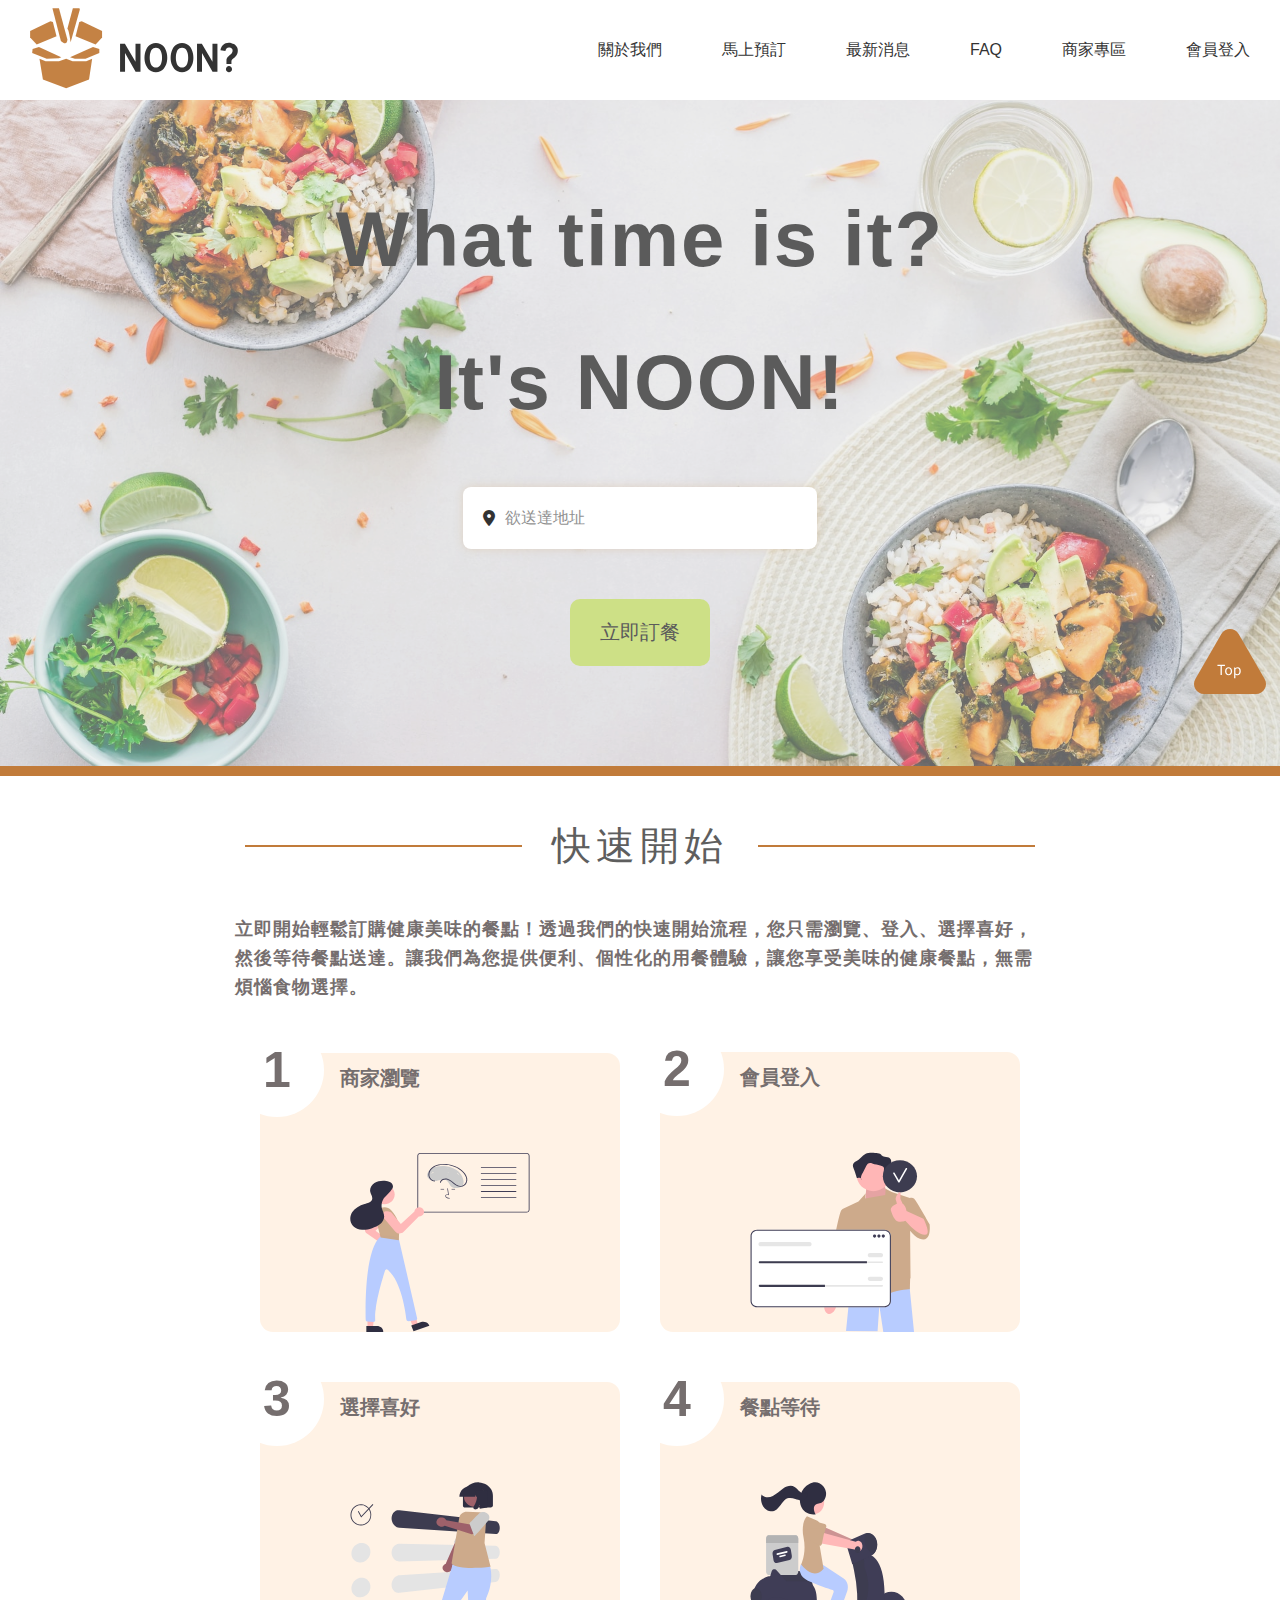
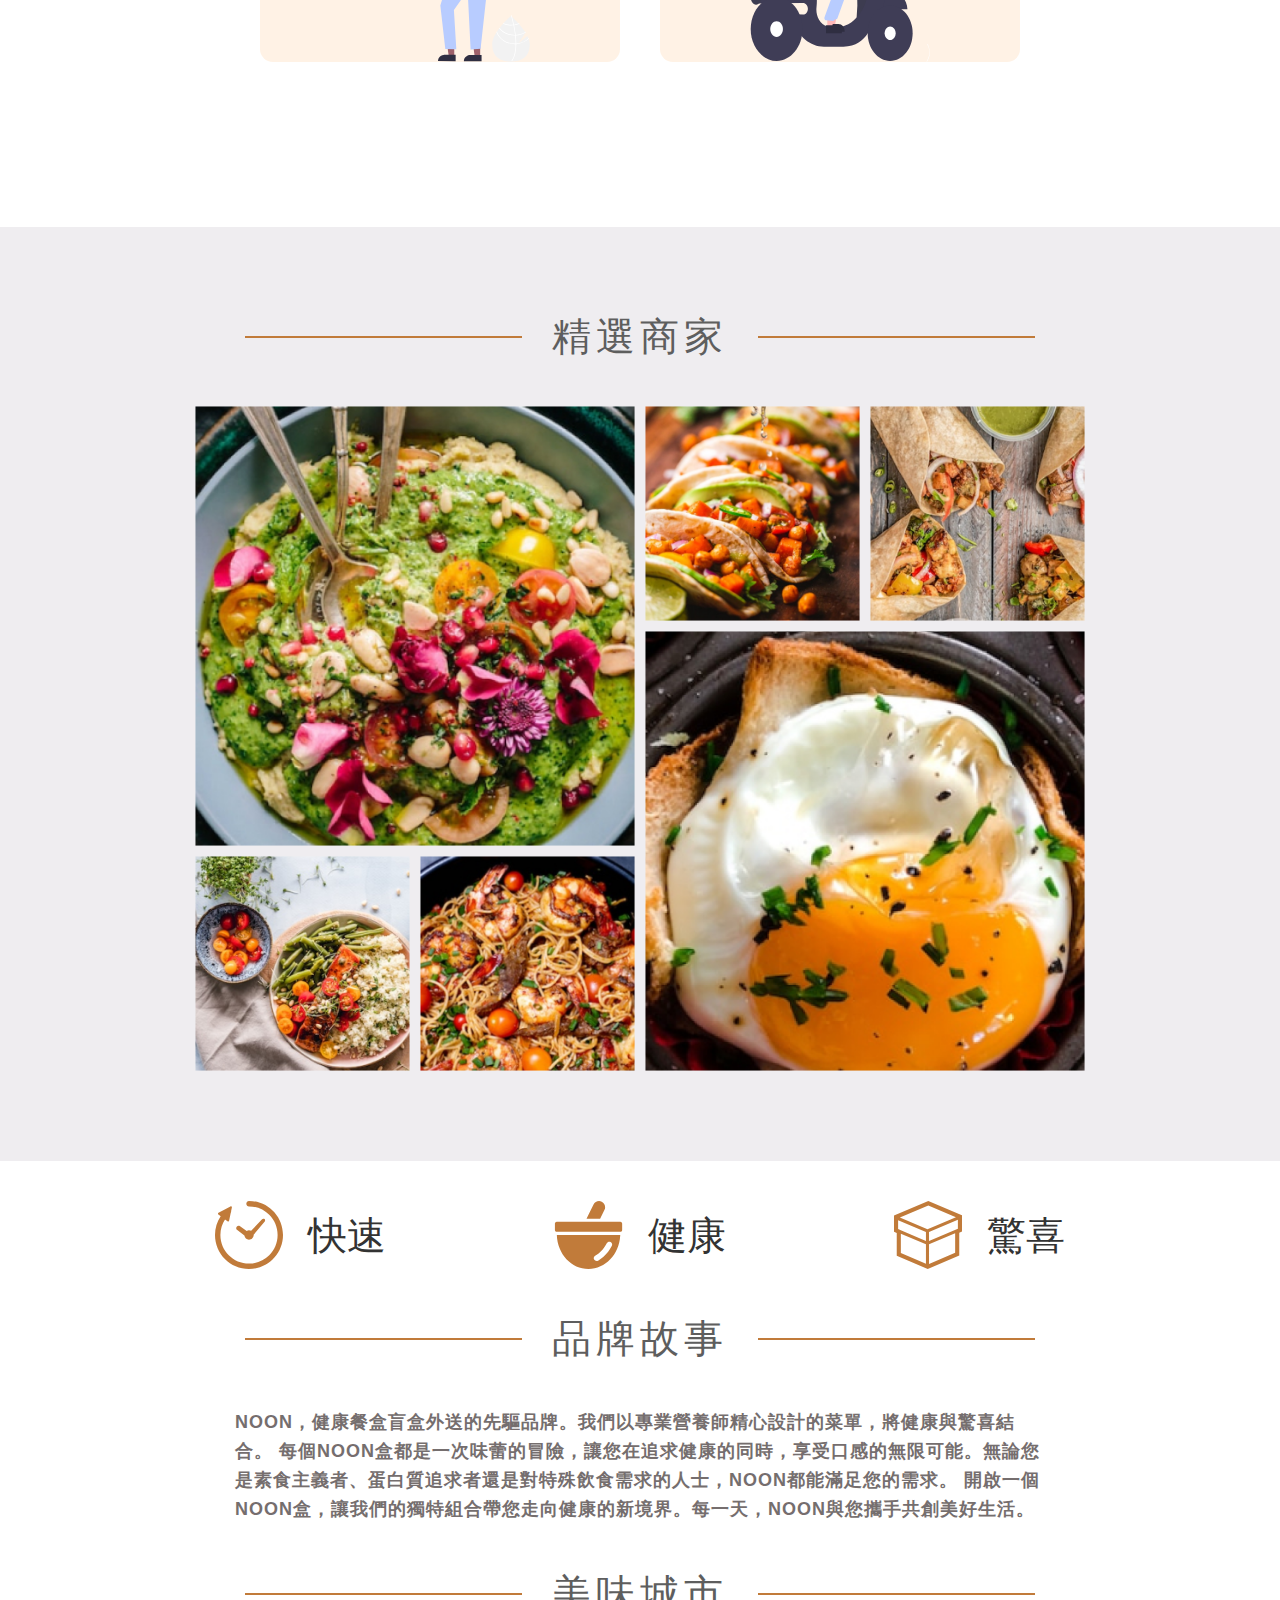
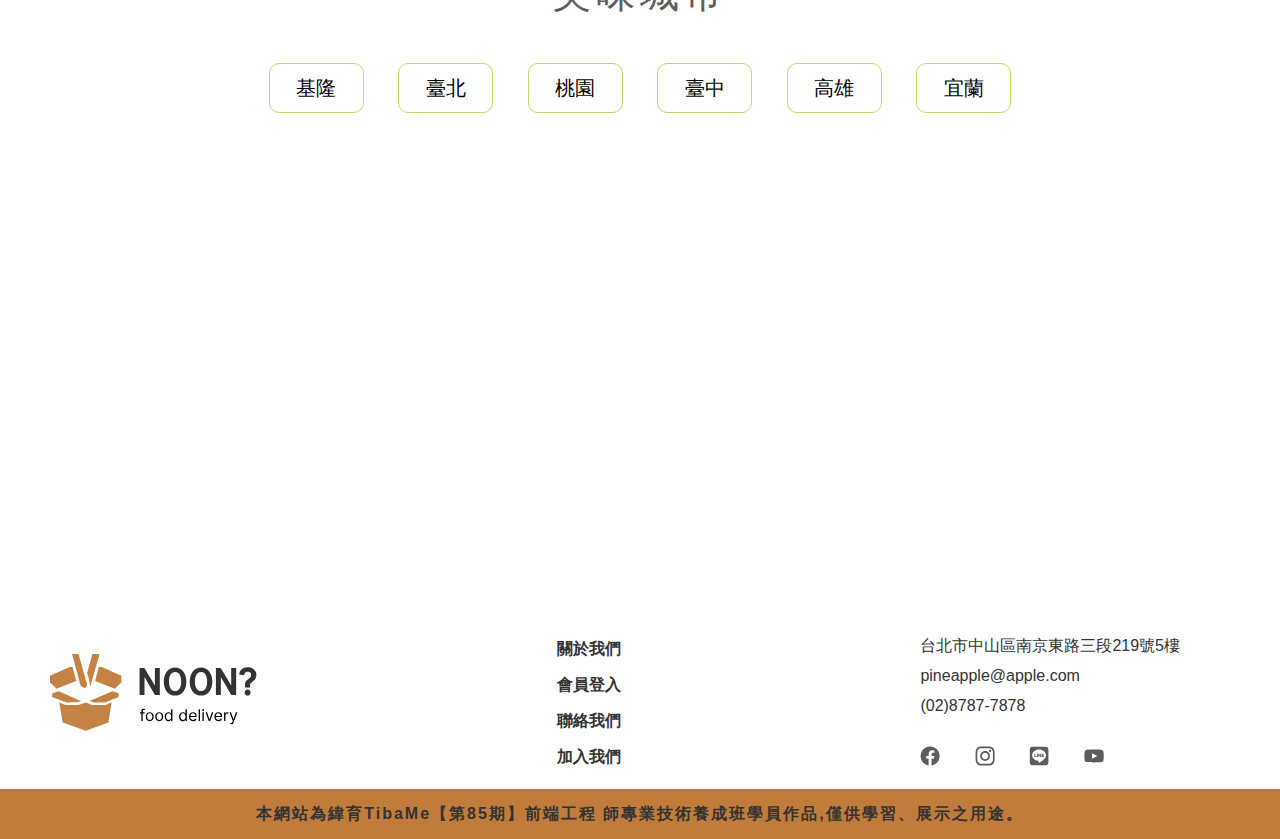
==== index.html @ 1c85e72e "0707RWD" ====
<!DOCTYPE html>
<html lang="en">
  <head>
    <meta charset="UTF-8" />
    <meta name="viewport" content="width=device-width, initial-scale=1.0" />
    <title>NOON</title>
    <link
      href="https://fonts.googleapis.com/css2?family=Noto+Sans+TC&display=swap"
      rel="stylesheet"
    />
    <link
      rel="stylesheet"
      href="https://cdnjs.cloudflare.com/ajax/libs/font-awesome/6.4.0/css/all.min.css"
    />
    <link rel="shortcut icon" href="./pic/mark.png" />
    <link rel="bookmark" href="./pic/mark.png" />
    <link rel="stylesheet" href="./css/style.css" />
    <link rel="stylesheet" href="./css/universal.css" />
  </head>
  <body>
    <!-- 上欄位 -->
    <header>
      <div class="top">
        <a href="./index.html"><img src="./pic/LOGO3.svg" alt="" /></a>

        <ul class="droplist">
          <li><a href="./aboutus.html">關於我們</a></li>
          <li><a href="./book.html">馬上預訂</a></li>
          <li><a href="./news.html">最新消息</a></li>
          <li><a href="./faq.html">FAQ</a></li>
          <li><a href="./MerchantZone.html">商家專區</a></li>
          <li><a href="#">會員登入</a></li>
        </ul>

        <!-- 漢堡 -->
        <div class="hamburger_line"></div>
      </div>
    </header>

    <!-- TOP fixed -->
    <div class="topFixed">
      <img src="./pic/TOP.svg" alt="" />
    </div>

    <!-- 中間大圖 -->
    <section class="bigpic">
      <div class="homebig">
        <h1>What time is it?</h1>
        <p>It's NOON!</p>
        <label for="" class="user">
          <i class="fa-solid fa-location-dot"></i>
          <input
            type="address"
            name=""
            id=""
            class="address"
            placeholder="欲送達地址"
        /></label>

        <button class="start">立即訂餐</button>
        <div class="filter"></div>
      </div>
    </section>

    <div class="line"></div>

    <!-- 快速開始 -->
    <section class="letgo">
      <div class="title">
        <h2>快速開始</h2>
      </div>

      <p>
        立即開始輕鬆訂購健康美味的餐點！透過我們的快速開始流程，您只需瀏覽、登入、選擇喜好，
        然後等待餐點送達。讓我們為您提供便利、個性化的用餐體驗，讓您享受美味的健康餐點，無需煩惱食物選擇。
      </p>

      <div class="cards">
        <div class="card">
          <h4>商家瀏覽</h4>
          <img src="./pic/商家瀏覽.svg" alt="" />
        </div>
        <div class="card">
          <h4>會員登入</h4>
          <img src="./pic/會員登入.svg" alt="" />
        </div>
        <div class="card">
          <h4>選擇喜好</h4>
          <img src="./pic/選擇喜好.svg" alt="" />
        </div>
        <div class="card">
          <h4>餐點等待</h4>
          <img src="./pic/餐點等待.svg" alt="" />
        </div>
      </div>
    </section>

    <!-- 精選商家 -->
    <div class="store">
      <div class="big_store">
        <div class="title">
          <h2>精選商家</h2>
        </div>

        <div class="pic-boxs">
          <div class="pic1">
            <img src="./pic/indexpic1.png" alt="" />
          </div>
          <div class="pic2">
            <img src="./pic/indexpic2.png" alt="" />
          </div>
          <div class="pic3">
            <img src="./pic/indexpic3.png" alt="" />
          </div>
          <div class="pic4">
            <img src="./pic/indexpic4.png" alt="" />
          </div>
          <div class="pic5">
            <img src="./pic/indexpic5.png" alt="" />
          </div>
          <div class="pic6">
            <img src="./pic/indexpic6.png" alt="" />
          </div>
        </div>
      </div>
    </div>

    <!-- 快速、健康、驚喜 -->
    <div class="little">
      <ul>
        <li>
          <img src="./pic/fast.svg" alt="" />
          <h3>快速</h3>
        </li>
        <li>
          <img src="./pic/health.svg" alt="" />
          <h3>健康</h3>
        </li>
        <li>
          <img src="./pic/suprise.svg" alt="" />
          <h3>驚喜</h3>
        </li>
      </ul>
    </div>

    <!-- 品牌故事 -->
    <section class="story">
      <div class="title">
        <h2>品牌故事</h2>
      </div>

      <p>
        NOON，健康餐盒盲盒外送的先驅品牌。我們以專業營養師精心設計的菜單，將健康與驚喜結合。
        每個NOON盒都是一次味蕾的冒險，讓您在追求健康的同時，享受口感的無限可能。無論您是素食主義者、蛋白質追求者還是對特殊飲食需求的人士，NOON都能滿足您的需求。
        開啟一個NOON盒，讓我們的獨特組合帶您走向健康的新境界。每一天，NOON與您攜手共創美好生活。
      </p>
    </section>

    <!-- 美味城市 -->
    <section class="delicious">
      <div class="title">
        <h2>美味城市</h2>
      </div>

      <div class="bottom-btns">
        <button class="bottom-btn">基隆</button>
        <button class="bottom-btn">臺北</button>
        <button class="bottom-btn">桃園</button>
        <button class="bottom-btn">臺中</button>
        <button class="bottom-btn">高雄</button>
        <button class="bottom-btn">宜蘭</button>
      </div>

      <iframe
        src="https://www.google.com/maps/embed?pb=!1m18!1m12!1m3!1d115631.42537310638!2d121.479100324064!3d25.085538824055668!2m3!1f0!2f0!3f0!3m2!1i1024!2i768!4f13.1!3m3!1m2!1s0x3442ac6b61dbbd8b%3A0xbcd1baad5c06a482!2z5Y-w5YyX5biC!5e0!3m2!1szh-TW!2stw!4v1686477292552!5m2!1szh-TW!2stw"
        style="border: 0"
        allowfullscreen=""
        loading="lazy"
        referrerpolicy="no-referrer-when-downgrade"
      ></iframe>
    </section>

    <footer>
      <div class="foot">
        <img src="./pic/footerlogo.svg" alt="" />

        <nav>
          <ul>
            <li><a href="#">關於我們</a></li>
            <li><a href="#">會員登入</a></li>
            <li><a href="#">聯絡我們</a></li>
            <li><a href="#">加入我們</a></li>
          </ul>
        </nav>

        <div class="rthings">
          <h6>台北市中山區南京東路三段219號5樓</h6>
          <h6>pineapple@apple.com</h6>
          <h6>(02)8787-7878</h6>

          <section class="links">
            <a href="#"><img src="./pic/FB.svg" alt="facebook" /></a>
            <a href="#"><img src="./pic/IG.svg" alt="instagram" /></a>
            <a href="#"><img src="./pic/line .svg" alt="line" /></a>
            <a href="#"><img src="./pic/Youtube.svg" alt="youtube" /></a>
          </section>
        </div>
      </div>
    </footer>
    <div class="TibaMe">
      <p>
        本網站為緯育TibaMe【第85期】前端工程
        師專業技術養成班學員作品,僅供學習、展示之用途。
      </p>
    </div>

    <script src="./js/header.js"></script>
  </body>
</html>
---- css/style.css ----
@import url(reset.css);

body {
  font-family: "NotoSansTC", sans-serif;
  box-sizing: border-box;
}

/* -------------------------- 中間大圖 -------------------*/

.homebig {
  background: url(../pic/homebigpic.jpg);
  width: 100%;
  height: 100%;
  background-position: center;
  background-size: cover;
  display: flex;
  flex-direction: column;
  justify-content: center;
  align-items: center;
  opacity: 0.8;
}

.bigpic {
  position: relative;
}

.filter {
  width: 100%;
  height: 100%;
  background-color: rgba(202, 202, 202, 0.3);
  position: absolute;
  z-index: -1;
}

.line {
  width: 100%;
  height: 10px;
  background-color: #c17b3a;
}

.bigpic h1 {
  font-size: 78px;
  font-weight: bold;
  color: #333;
  text-align: center;
  margin-top: 100px;
  margin-bottom: 50px;
  letter-spacing: 2px;
}
.bigpic p {
  color: #333;
  font-size: 78px;
  font-weight: bold;
  text-align: center;
  letter-spacing: 2px;
  margin-bottom: 50px;
  line-height: 1.4;
}

.user {
  position: relative;
  display: inline-block;
}

i {
  position: absolute;
  left: 20px;
  top: calc(50% - 0.5em);
}

.user input {
  text-indent: 40px;
}

.address {
  box-shadow: 0 0 10px rgba(193, 128, 53, 0.25);
  border: none;
  width: 350px;
  height: 60px;
  border-radius: 8px;
  outline: none;
  font-size: 16px;
}

section .start {
  background-color: #c1d969;
  padding: 20px 30px;
  font-size: 20px;
  color: #333;
  border: none;
  border-radius: 10px;
  cursor: pointer;
  margin-top: 50px;
  margin-bottom: 100px;
}

/* ------------------------ 快速開始 ------------------------------ */
.letgo {
  margin: 0 auto;
  max-width: 890px;
  padding: 0 20px;
}

.letgo p,
.story p {
  font-weight: 700;
  font-size: 18px;
  line-height: 29px;
  letter-spacing: 1px;
  color: #756e6e;
  padding: 0 40px;
}

.cards {
  max-width: 760px;
  height: 100%;
  display: flex;
  flex-wrap: wrap;
  justify-content: space-between;
  align-items: center;
  counter-reset: my-awesome-counter;
  margin-top: 50px;
  margin-bottom: 115px;
  margin-left: auto;
  margin-right: auto;
}

/* .card:nth-child(2n + 1) {
  margin-right: 50px;
} */

.card {
  background-color: #fff2e5;
  display: flex;
  flex-direction: column;
  border-radius: 13px;
  width: 360px;
  /* height: 344px; */
  position: relative;
  counter-increment: my-awesome-counter;
  margin-bottom: 50px;
  box-sizing: border-box;
}

.card h4 {
  color: #756e6e;
  font-weight: bold;
  margin: 15px 80px;
  font-size: 20px;
}

.card img {
  /* height: 262px; */
  width: 50%;
  height: 50%;
  margin: auto;
  margin-top: 50px;
}

.card::before {
  content: counter(my-awesome-counter);
  color: #756e6e;
  font-size: 50px;
  font-weight: bold;
  position: absolute;
  left: -30px;
  line-height: 94px;
  width: 94px;
  height: 94px;
  top: -30px;
  background: white;
  border-radius: 50%;
  text-align: center;
}

/* --------------------------------- 精選商家 ---------------------------------- */

.store {
  background-color: #efedf0;
  padding: 0 20px;
}

.big_store {
  max-width: 890px;
  margin: auto;
  padding-top: 40px;
  margin-bottom: 40px;
  padding-bottom: 40px;
}

.pic-boxs {
  margin: 0 auto;
  display: grid;
  width: 100%;
  grid-template-columns: repeat(4, 1fr);
  grid-template-rows: repeat(3, 1fr);
  gap: 10px;
  margin-bottom: 50px;
}

.pic-boxs img {
  display: block;
  width: 100%;
}

.pic1 {
  grid-column-start: 1;
  grid-column-end: 3;
  grid-row-start: 1;
  grid-row-end: 3;
}

.pic2 {
  grid-column-start: 3;
  grid-column-end: 4;
  grid-row-start: 1;
  grid-row-end: 2;
}

.pic3 {
  grid-column-start: 4;
  grid-column-end: 5;
  grid-row-start: 1;
  grid-row-end: 2;
}

.pic4 {
  grid-column-start: 1;
  grid-column-end: 2;
  grid-row-start: 3;
  grid-row-end: 4;
}

.pic5 {
  grid-column-start: 2;
  grid-column-end: 3;
  grid-row-start: 3;
  grid-row-end: 4;
}

.pic6 {
  grid-column-start: 3;
  grid-column-end: 5;
  grid-row-start: 2;
  grid-row-end: 4;
}

/* 快速、健康、驚喜 */
.little {
  box-sizing: border-box;
  margin: 0 auto;
  padding: 0 20px;
  max-width: 890px;
}

.little ul {
  display: flex;
  justify-content: space-between;
}

.little ul li:nth-child(2) {
  margin: 0 150px;
}

.little ul li {
  display: flex;
  align-items: center;
  cursor: pointer;
}

.little ul li h3 {
  font-size: 39px;
  color: #333;
  padding-left: 25px;
}

/* ----------------- 品牌故事 ---------------------- */
.story {
  /* display: flex;
  flex-direction: column;
  align-items: center; */
  margin: 0 auto;
  max-width: 890px;
  padding: 0 20px;
}

/* ------------------- 美味城市 ---------------------- */
.delicious {
  margin: 0 auto;
  max-width: 890px;
  padding: 0 20px;
}

.bottom-btns {
  margin-bottom: 50px;
  text-align: center;
}

.bottom-btn {
  width: 95px;
  height: 50px;
  border: 1px solid #c1d969;
  background-color: white;
  padding: 0 25px;
  font-size: 20px;
  color: #000000;
  border-radius: 10px;
  cursor: pointer;
  margin: auto 15px;
}

iframe {
  width: 100%;
  height: 450px;
}

.bottom-btn:hover {
  background-color: #c1d969;
}

/* ====================== RWD ================================== */
@media screen and (max-width: 775px) {
  .little ul {
    flex-direction: column;
    justify-content: center;
    align-items: center;
  }
  .little ul li:nth-child(2) {
    margin: 30px;
  }
  .bottom-btn {
    margin-bottom: 30px;
  }
  .cards {
    justify-content: center;
  }
}

@media screen and (max-width: 428px) {
  .pic-boxs {
    width: 100%;
  }
}
---- css/universal.css ----
@import url(reset.css);

body {
  font-family: "NotoSansTC", sans-serif;
  box-sizing: border-box;
}

/* ----------------------- header ------------------------------- */
.top {
  display: flex;
  width: 100%;
  align-items: center;
  /* box-shadow: 10px 5px 5px rgba(59, 58, 58, 0.4); */
}

.top.active > ul {
  display: block;
}

.top img {
  margin: 8px 0px 8px 30px;
}

.top ul {
  display: flex;
  margin-left: auto;
  /* align-items: center; */
  line-height: 100px;
}

.top ul li a {
  text-decoration: none;
  display: block;
  color: #333;
  text-align: center;
  padding: 0 30px;
}

.top li:hover {
  background-color: rgba(193, 123, 58, 0.2);
}

.hamburger_line {
  width: 50px;
  height: 6px;
  background-color: #c17b3a;
  position: relative;
  border-radius: 5px;
  /* display: none; */
  cursor: pointer;
  display: none;
}

.hamburger_line::before,
.hamburger_line::after {
  content: "";
  position: absolute;
  width: 50px;
  height: 6px;
  border-radius: 5px;
  background-color: #c17b3a;
  transition: 0.5s;
}

.hamburger_line::before {
  top: -16px;
}

.hamburger_line::after {
  top: 16px;
}

/* 快速開始、精選商家、品牌故事、美味城市 標題 */

.title {
  position: relative;
}

h2 {
  font-size: 39px;
  color: #5e5e5e;
  margin: 50px;
  letter-spacing: 5px;
  text-align: center;
  display: flex;
  align-items: center;
  white-space: nowrap;
}

.title > h2::before {
  content: "";
  /* width: 270px; */
  height: 2px;
  background-color: #c17b3a;
  /* position: absolute;
  top: 30px;
  left: -250px; */
  margin: 0 30px 0 0;
  flex: 1 0 auto;
}

.title > h2::after {
  content: "";
  /* width: 270px; */
  height: 2px;
  background-color: #c17b3a;
  /* position: absolute;
  top: 30px;
  right: -250px; */
  margin-left: 30px;
  flex: 1 0 auto;
}

/* ---------------------------- footer ---------------------------- */
.foot {
  display: flex;
  width: 100%;
  position: relative;
  box-sizing: border-box;
  justify-content: space-between;
  align-items: center;
  margin-bottom: 20px;
}

.foot > img {
  width: 207px;
  margin-left: 50px;
}

nav {
  display: flex;
  /* flex-direction: column; */
}

nav ul {
  display: flex;
  flex-direction: column;
  /* width: 100%; */
}

nav ul li {
  flex-grow: 1;
  text-align: center;
  padding-top: 20px;
}

nav p {
  color: #333;
}

nav a {
  text-decoration: none;
  color: #333;
  font-size: 16px;
  font-weight: bold;
}

.rthings {
  box-sizing: border-box;
  padding-top: 20px;
  margin-right: 100px;
}

.rthings h6 {
  font-size: 16px;
  /* width: 235px; */
  line-height: 20px;
  color: #333;
  padding-bottom: 10px;
}

.links img {
  width: 20px;
  height: 20px;
  margin-top: 20px;
  padding-right: 30px;
}

.link img:last-child {
  width: 30px;
  height: 20px;
}

/* --------------------------------- TibaMe --------------------------------------- */
.TibaMe {
  text-align: center;
  background-color: #c17b3a;
  line-height: 50px;
  color: #333;
  letter-spacing: 2px;
  font-weight: bold;
}
/* ---------------------------------- TOP fixed ----------------------------------- */
.topFixed {
  position: relative;
}

.topFixed img {
  position: fixed;
  right: 0;
  bottom: 20%;
  z-index: 2;
  width: 100px;
  cursor: pointer;
}

/* RWD */
@media screen and (max-width: 1200px) {
  /* ============================ header ================================ */
  .top > ul {
    display: none;
    flex-direction: column;
    position: absolute;
    background-color: white;
    z-index: 3;
    top: 100px;
    width: 100%;
    font-size: 20px;
    letter-spacing: 3px;
  }

  .top {
    justify-content: space-between;
  }

  .hamburger_line {
    display: block;
    margin: 40px;
  }
}
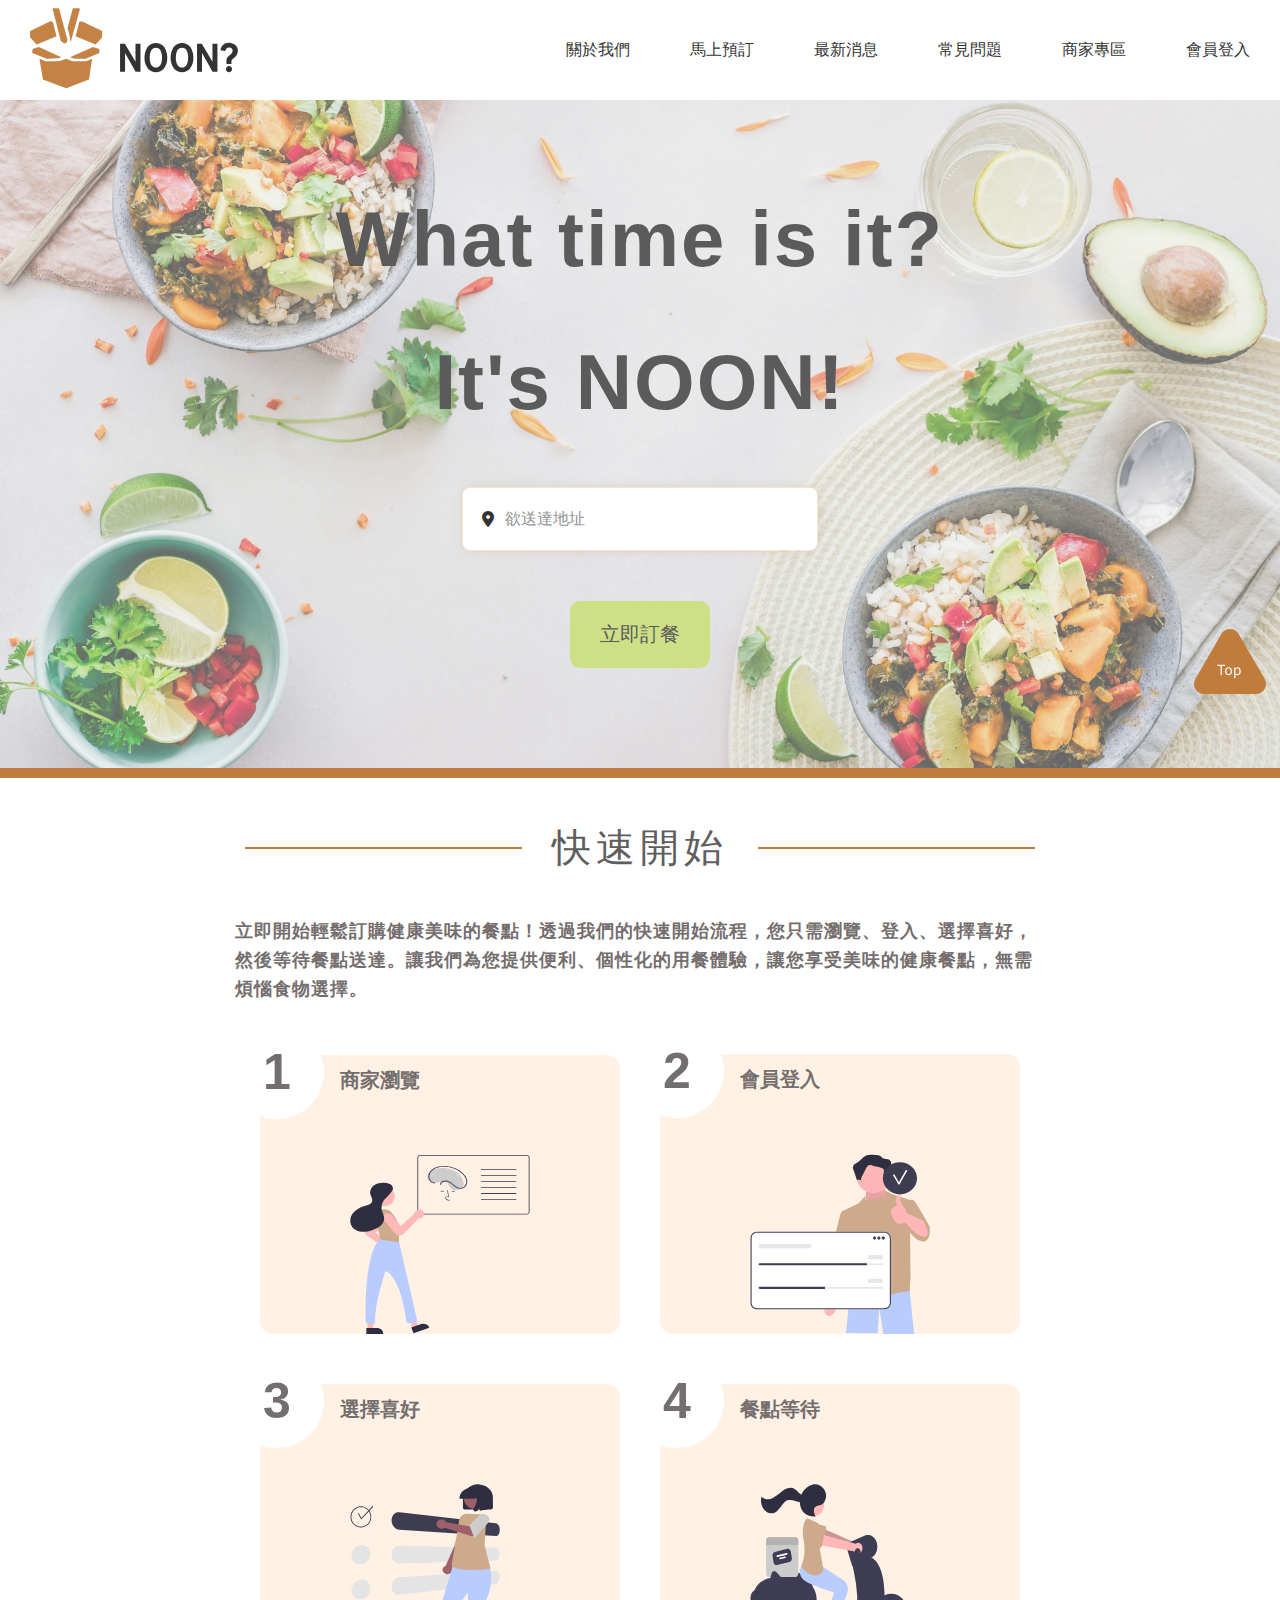
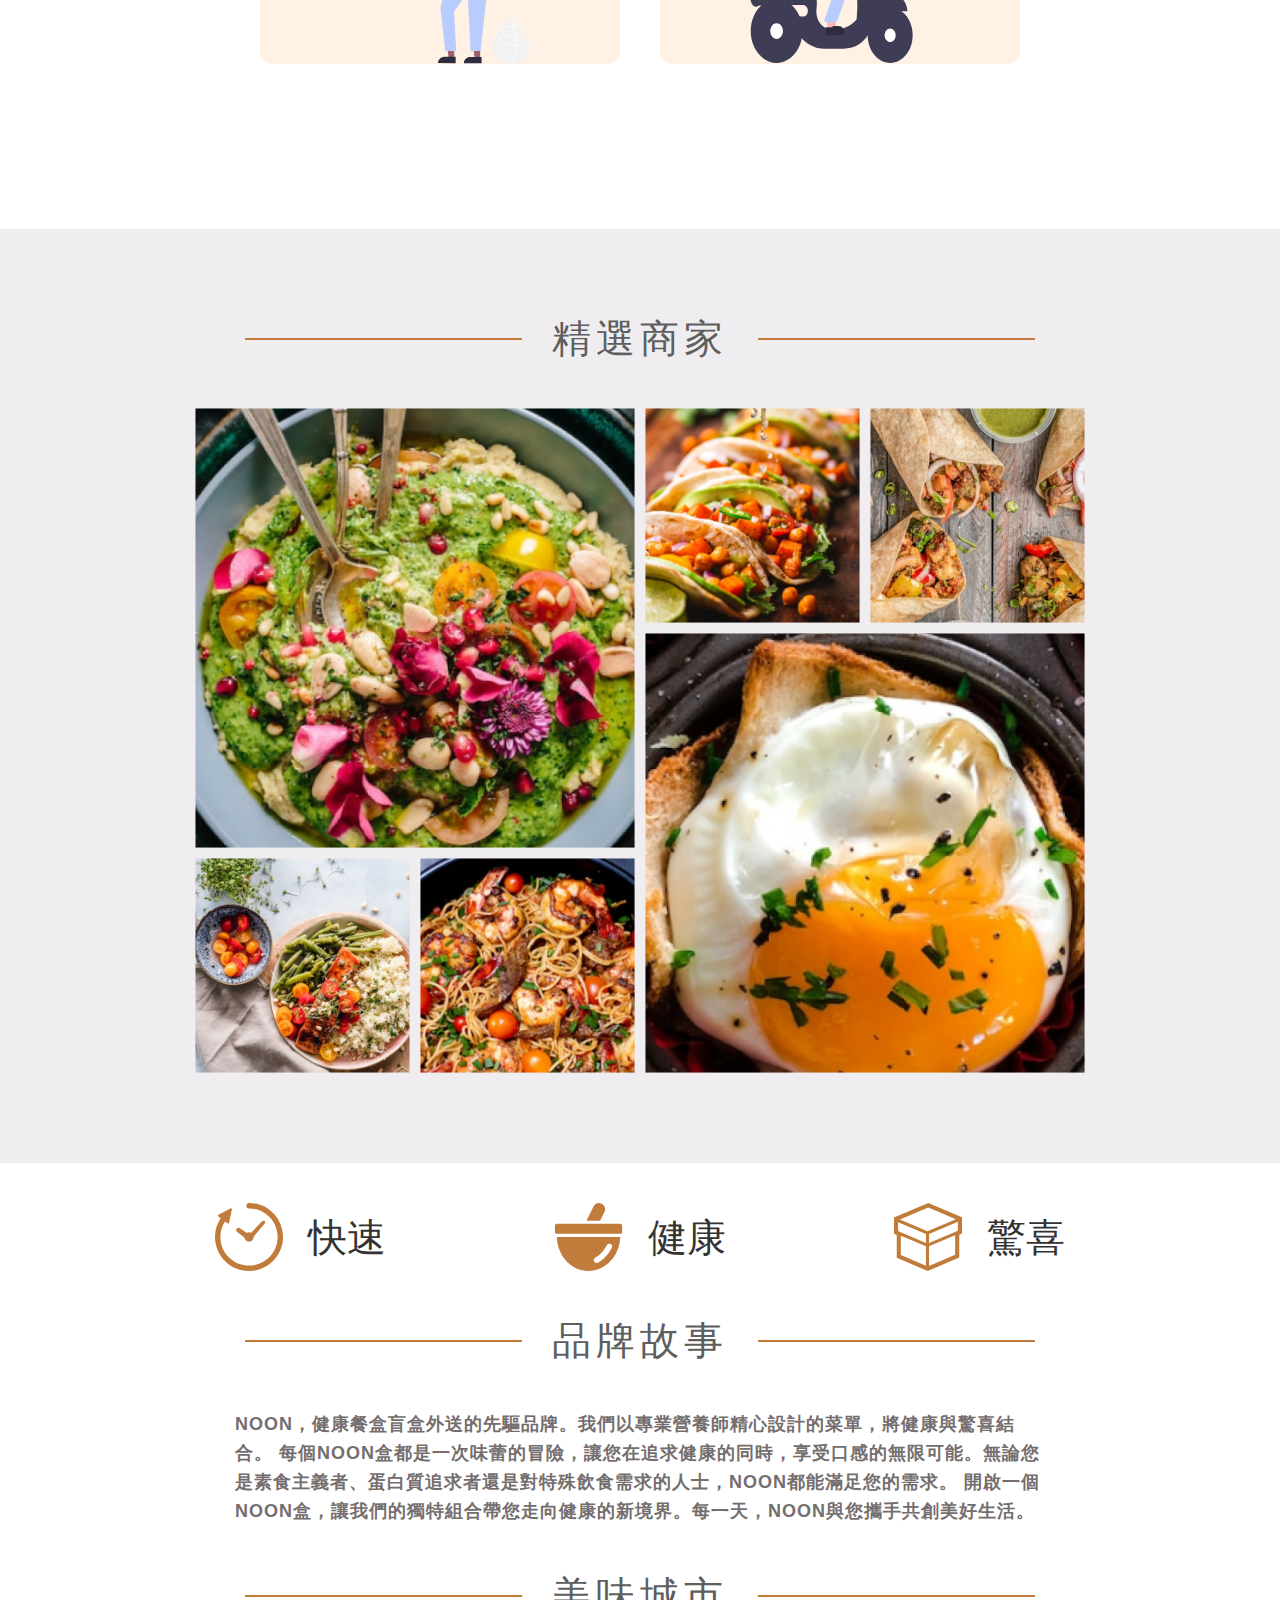
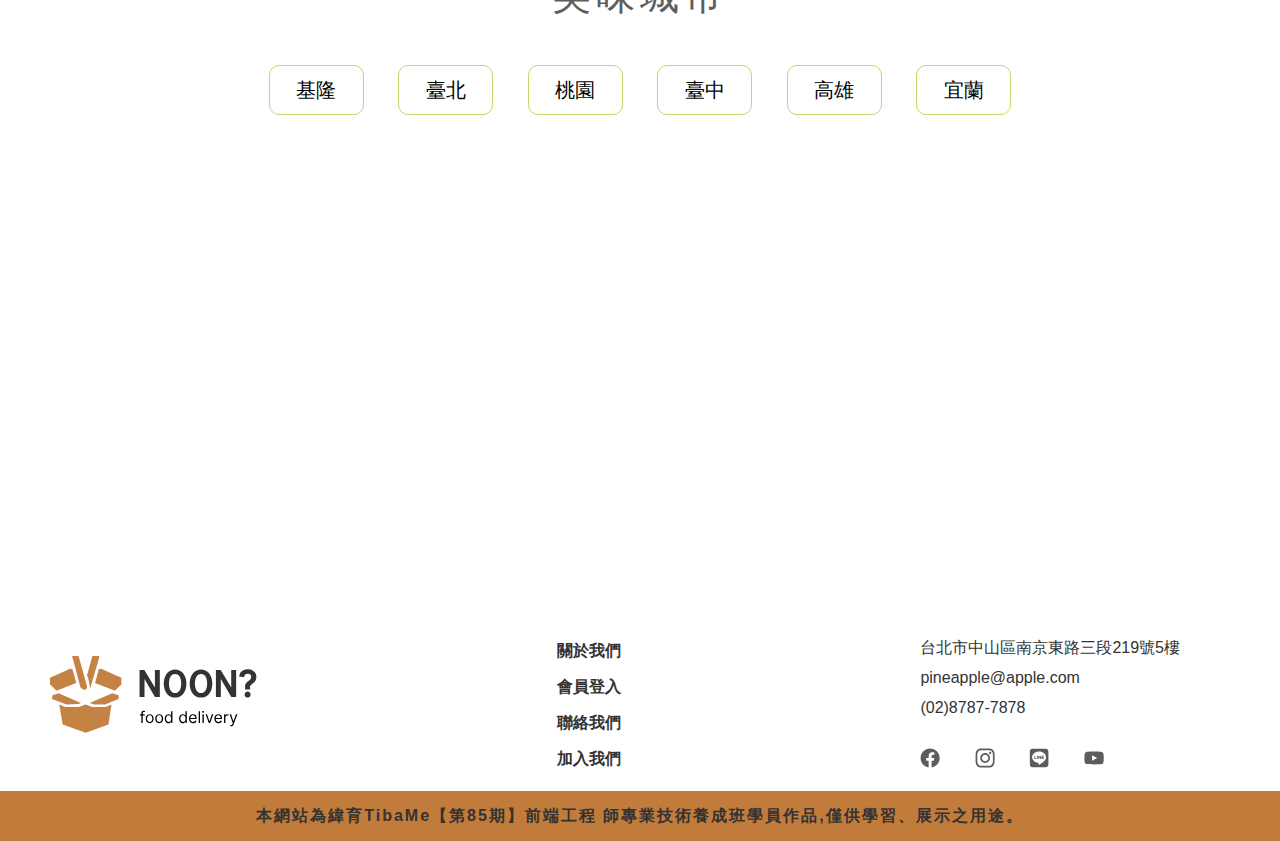
==== commit f6e7e2d1: "0709 RWD5" ====
--- a/index.html
+++ b/index.html
@@ -27,13 +27,15 @@
           <li><a href="./aboutus.html">關於我們</a></li>
           <li><a href="./book.html">馬上預訂</a></li>
           <li><a href="./news.html">最新消息</a></li>
-          <li><a href="./faq.html">FAQ</a></li>
+          <li><a href="./faq.html">常見問題</a></li>
           <li><a href="./MerchantZone.html">商家專區</a></li>
           <li><a href="#">會員登入</a></li>
         </ul>
 
         <!-- 漢堡 -->
-        <div class="hamburger_line"></div>
+        <div class="hamburger">
+          <div class="hamburger_line"></div>
+        </div>
       </div>
     </header>
 
@@ -213,7 +215,7 @@
         師專業技術養成班學員作品,僅供學習、展示之用途。
       </p>
     </div>
-
+    <script src="https://code.jquery.com/jquery-3.6.0.min.js"></script>
     <script src="./js/header.js"></script>
   </body>
 </html>
--- a/css/style.css
+++ b/css/style.css
@@ -70,10 +70,11 @@
 
 .user input {
   text-indent: 40px;
+  box-shadow: 0 0 10px rgba(193, 128, 53, 0.25);
+  border: 1px solid rgba(193, 128, 53, 0.25);
 }
 
 .address {
-  box-shadow: 0 0 10px rgba(193, 128, 53, 0.25);
   border: none;
   width: 350px;
   height: 60px;
--- a/css/universal.css
+++ b/css/universal.css
@@ -10,7 +10,6 @@
   display: flex;
   width: 100%;
   align-items: center;
-  /* box-shadow: 10px 5px 5px rgba(59, 58, 58, 0.4); */
 }
 
 .top.active > ul {
@@ -40,15 +39,20 @@
   background-color: rgba(193, 123, 58, 0.2);
 }
 
+.hamburger {
+  cursor: pointer;
+  width: 50px;
+  height: 50px;
+  display: none;
+}
+
 .hamburger_line {
   width: 50px;
   height: 6px;
   background-color: #c17b3a;
   position: relative;
   border-radius: 5px;
-  /* display: none; */
   cursor: pointer;
-  display: none;
 }
 
 .hamburger_line::before,
@@ -205,26 +209,95 @@
 }
 
 /* RWD */
-@media screen and (max-width: 1200px) {
+@media screen and (max-width: 1000px) {
   /* ============================ header ================================ */
   .top > ul {
     display: none;
     flex-direction: column;
     position: absolute;
-    background-color: white;
+    background-color: rgba(249, 249, 249, 0.958);
     z-index: 3;
-    top: 100px;
+    top: 99px;
     width: 100%;
     font-size: 20px;
     letter-spacing: 3px;
   }
 
+  .top > ul li {
+    border-bottom: 1px solid rgb(193, 128, 53);
+  }
+
   .top {
     justify-content: space-between;
   }
 
+  .hamburger {
+    display: block;
+    margin-right: 20px;
+  }
+
   .hamburger_line {
     display: block;
-    margin: 40px;
-  }
-}
+    top: 20px;
+  }
+}
+
+@media screen and (max-width: 768px) {
+  /* ======================== footer ===================================== */
+  nav {
+    display: none;
+  }
+
+  .rthings {
+    margin-right: 20px;
+  }
+}
+
+@media screen and (max-width: 428px) {
+  /* ======================== 中間大圖 ===================================== */
+  .homebig {
+    padding: 0 10px;
+    box-sizing: border-box;
+  }
+  /* ======================== footer ===================================== */
+  .foot img {
+    margin-left: 20px;
+  }
+
+  .rthings {
+    padding: 0;
+    margin-right: 0;
+  }
+
+  .rthings h6 {
+    display: none;
+  }
+
+  .foot {
+    display: flex;
+    flex-direction: column;
+    margin-top: 30px;
+  }
+
+  .links a img {
+    width: 40px;
+    height: 40px;
+  }
+
+  .title > h2::before,
+  .title > h2::after {
+    display: none;
+  }
+
+  .title {
+    background-color: #fff2e5;
+    border-radius: 8px;
+    width: 100%;
+  }
+
+  .title > h2 {
+    /* text-align: center; */
+    display: block;
+    padding: 20px;
+  }
+}
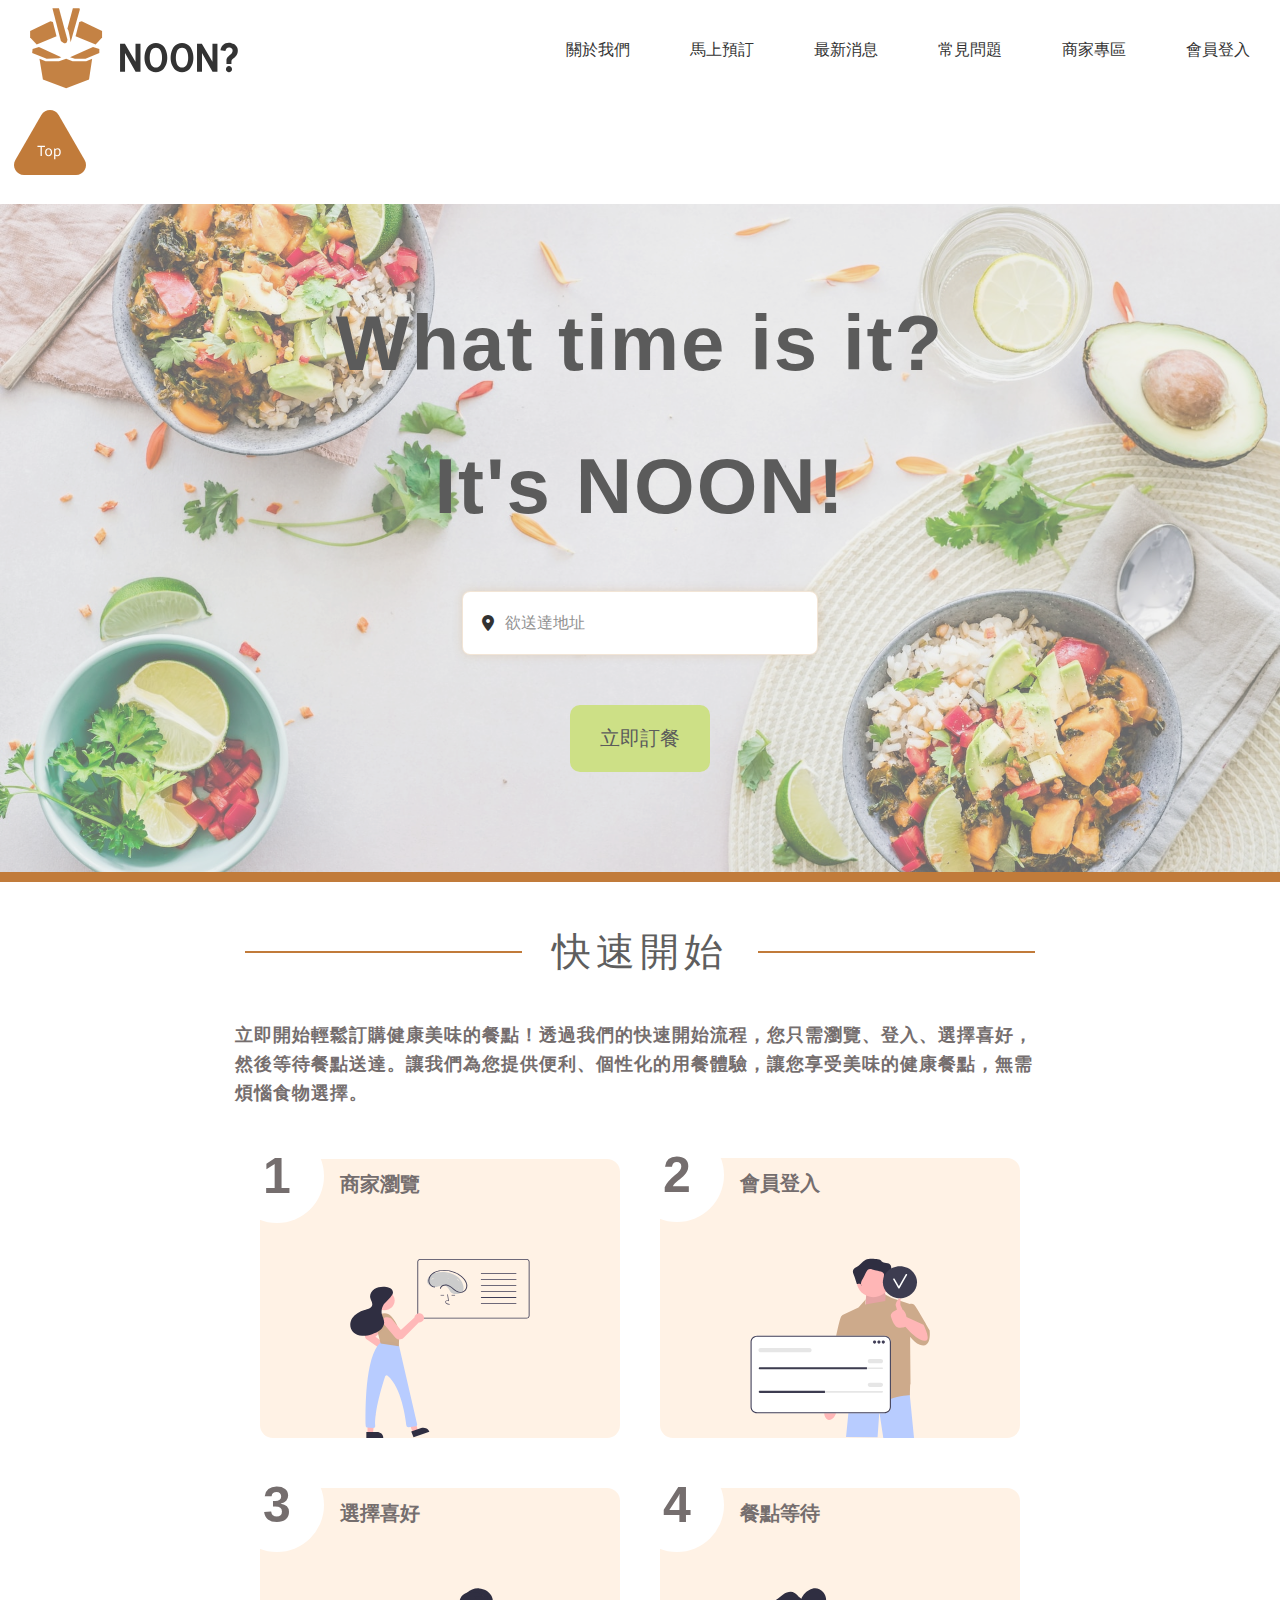
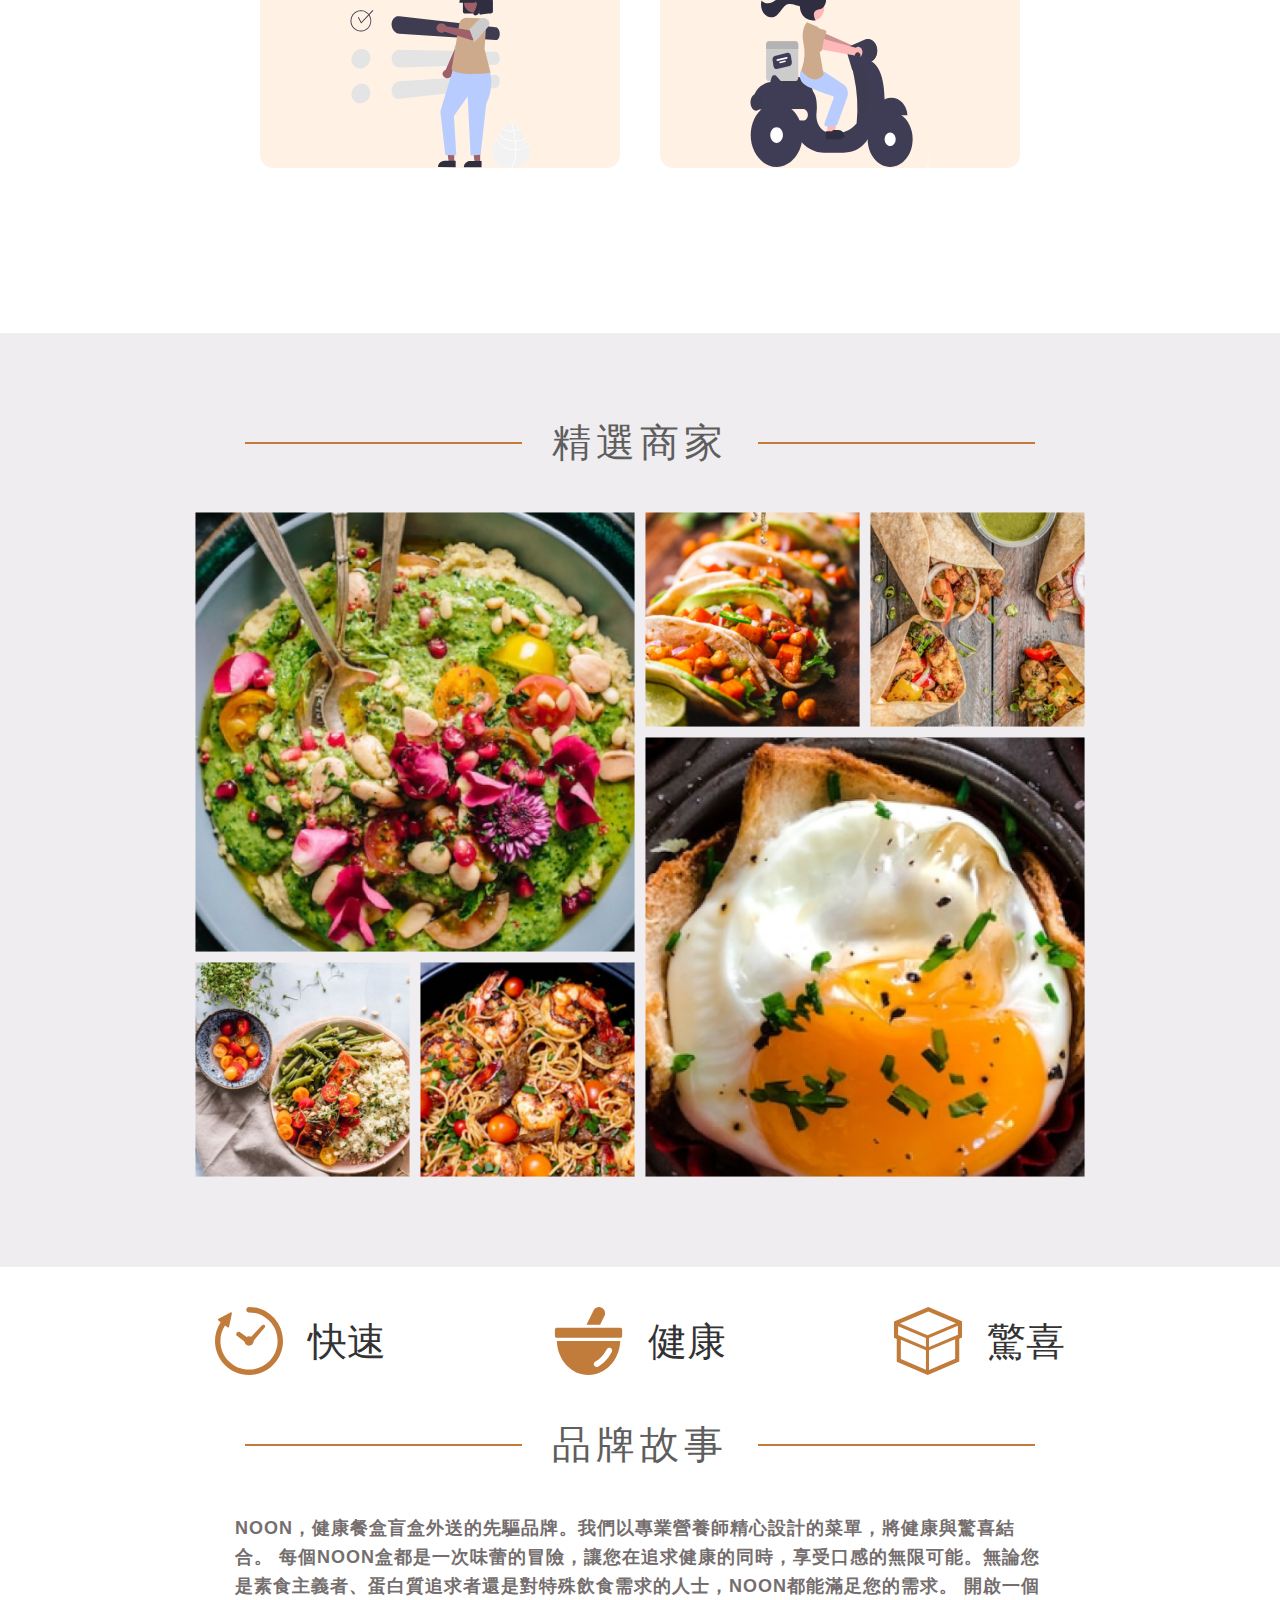
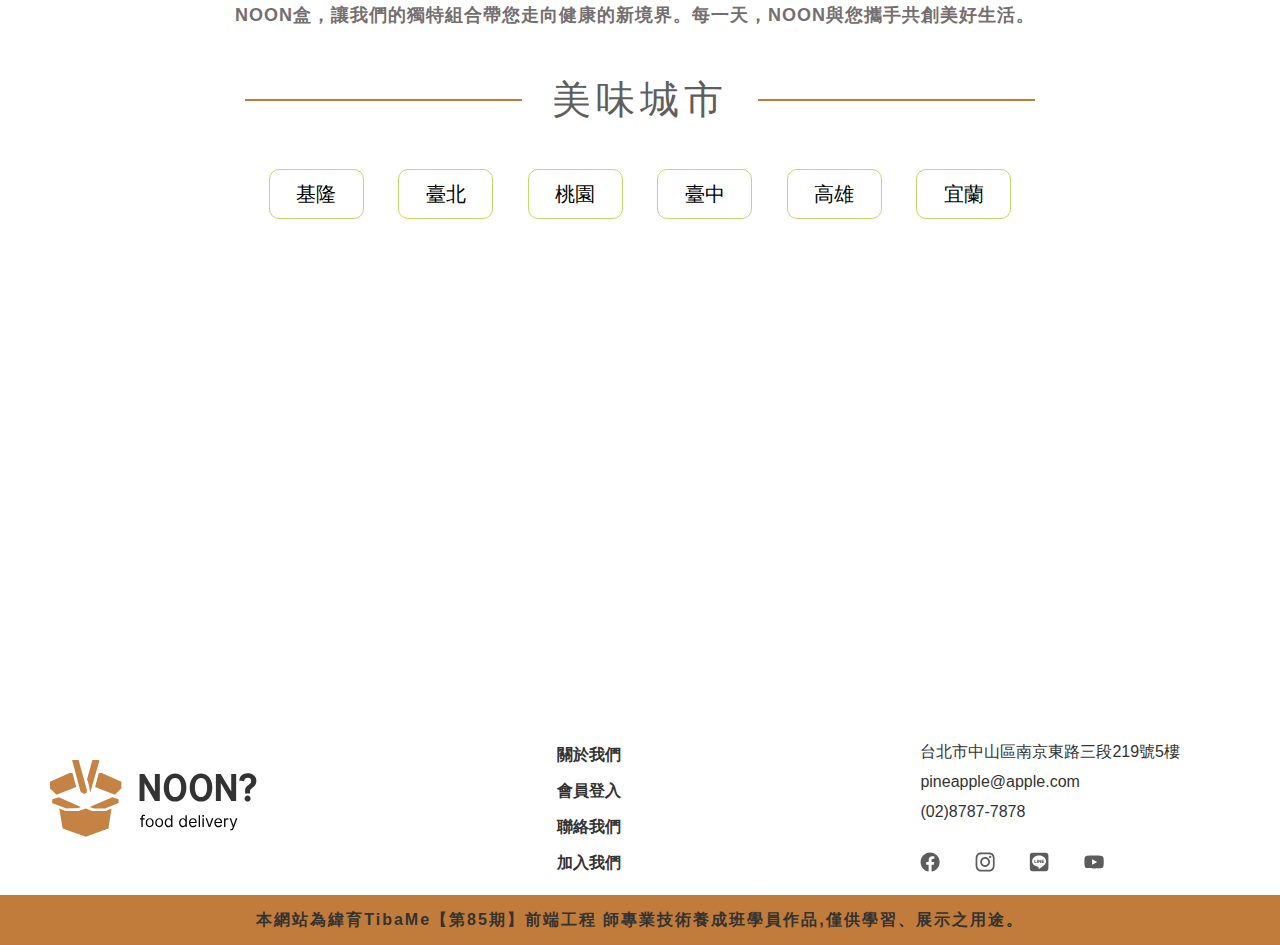
==== commit 703fd6dc: "0710 7page complete" ====
--- a/index.html
+++ b/index.html
@@ -80,19 +80,19 @@
       <div class="cards">
         <div class="card">
           <h4>商家瀏覽</h4>
-          <img src="./pic/商家瀏覽.svg" alt="" />
+          <img src="./pic/letgo_1.svg" alt="" />
         </div>
         <div class="card">
           <h4>會員登入</h4>
-          <img src="./pic/會員登入.svg" alt="" />
+          <img src="./pic/letgo_2.svg" alt="" />
         </div>
         <div class="card">
           <h4>選擇喜好</h4>
-          <img src="./pic/選擇喜好.svg" alt="" />
+          <img src="./pic/letgo_3.svg" alt="" />
         </div>
         <div class="card">
           <h4>餐點等待</h4>
-          <img src="./pic/餐點等待.svg" alt="" />
+          <img src="./pic/letgo_4.svg" alt="" />
         </div>
       </div>
     </section>
@@ -216,6 +216,6 @@
       </p>
     </div>
     <script src="https://code.jquery.com/jquery-3.6.0.min.js"></script>
-    <script src="./js/header.js"></script>
+    <script src="./js/universal.js"></script>
   </body>
 </html>
--- a/css/universal.css
+++ b/css/universal.css
@@ -1,4 +1,8 @@
 @import url(reset.css);
+
+html {
+  scroll-behavior: smooth;
+}
 
 body {
   font-family: "NotoSansTC", sans-serif;
@@ -194,18 +198,30 @@
   letter-spacing: 2px;
   font-weight: bold;
 }
-/* ---------------------------------- TOP fixed ----------------------------------- */
-.topFixed {
-  position: relative;
-}
-
-.topFixed img {
+/* ---------------------------------- progress ----------------------------------- */
+#progress {
   position: fixed;
-  right: 0;
-  bottom: 20%;
-  z-index: 2;
-  width: 100px;
+  bottom: 20px;
+  right: 10px;
+  width: 70px;
+  height: 70px;
+  display: none;
+  place-items: center;
+  border-radius: 50%;
+  box-shadow: 0 0 10px rgba(0, 0, 0, 0.2);
   cursor: pointer;
+}
+
+#progress-value {
+  display: block;
+  height: calc(100% - 15px);
+  width: calc(100% - 15px);
+  background-color: #ffffff;
+  border-radius: 50%;
+  display: grid;
+  place-items: center;
+  font-size: 35px;
+  color: #001a2e;
 }
 
 /* RWD */
@@ -253,7 +269,7 @@
   }
 }
 
-@media screen and (max-width: 428px) {
+@media screen and (max-width: 440px) {
   /* ======================== 中間大圖 ===================================== */
   .homebig {
     padding: 0 10px;
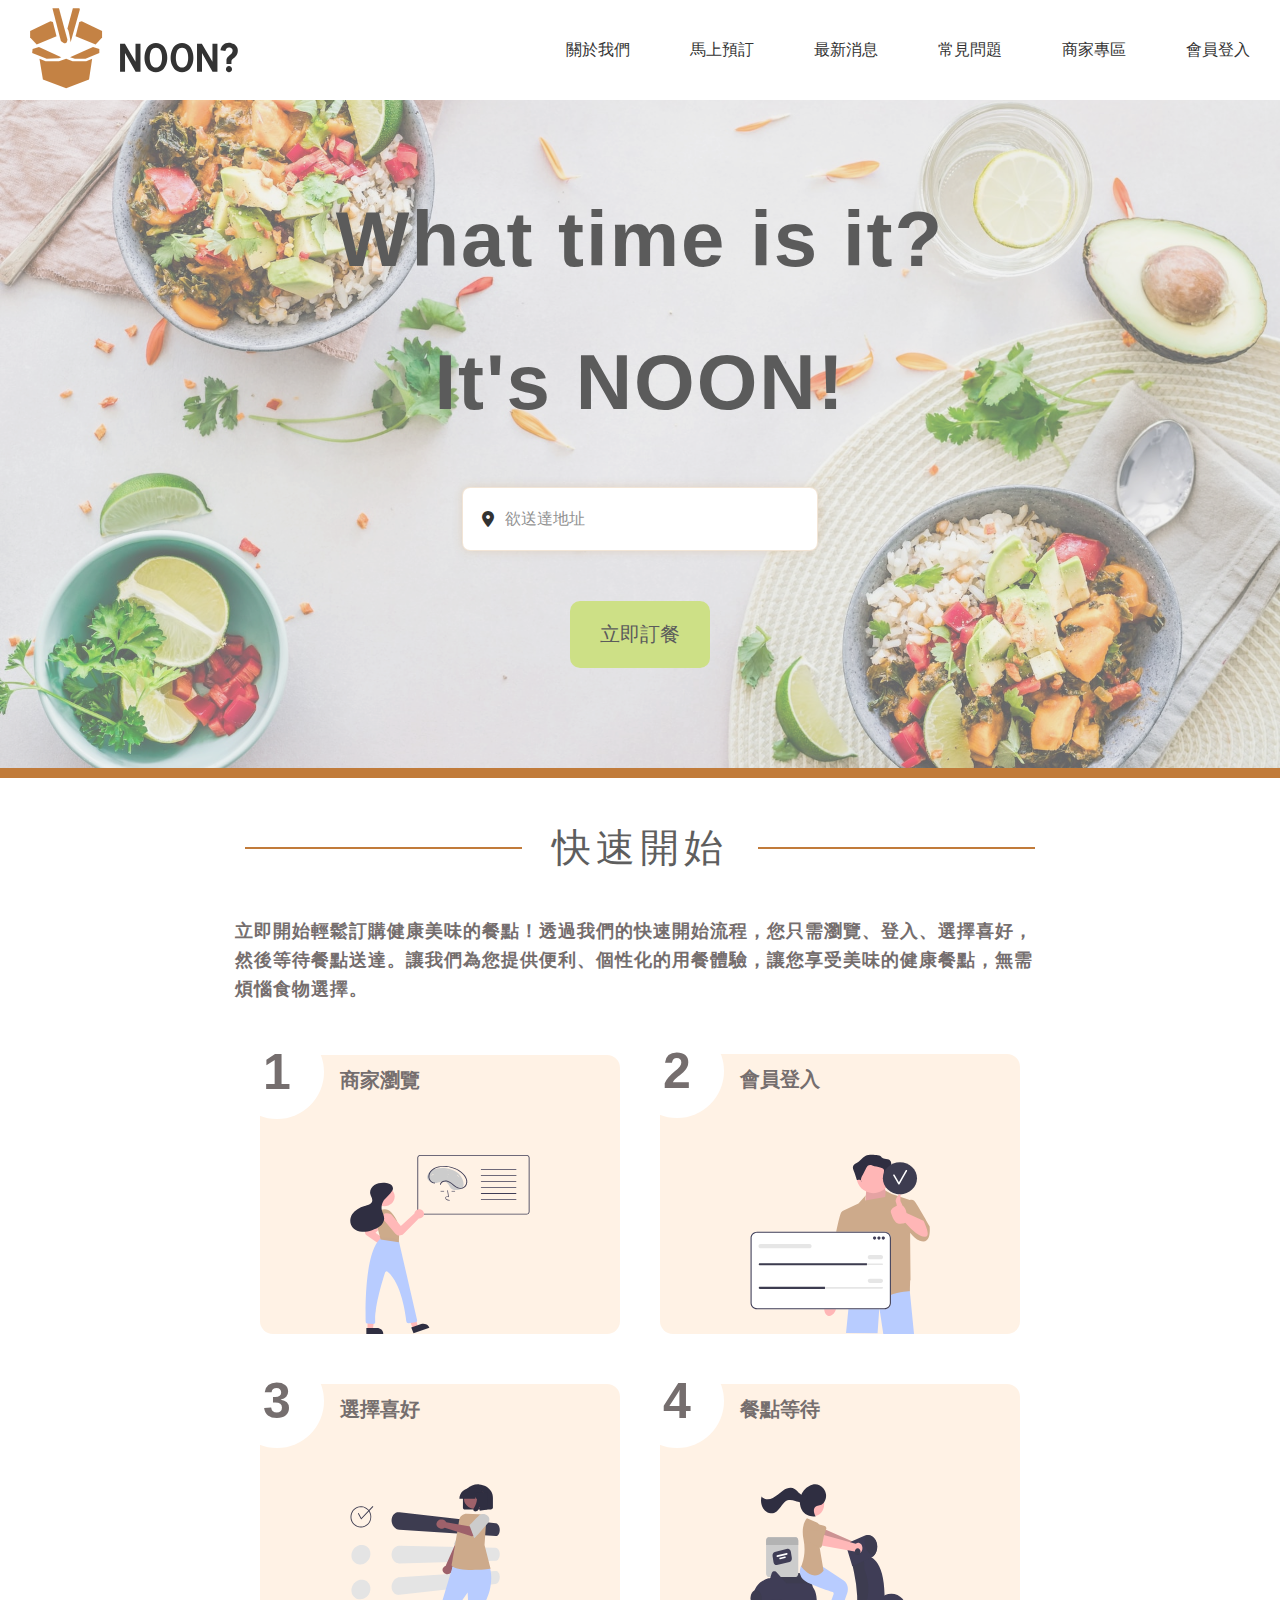
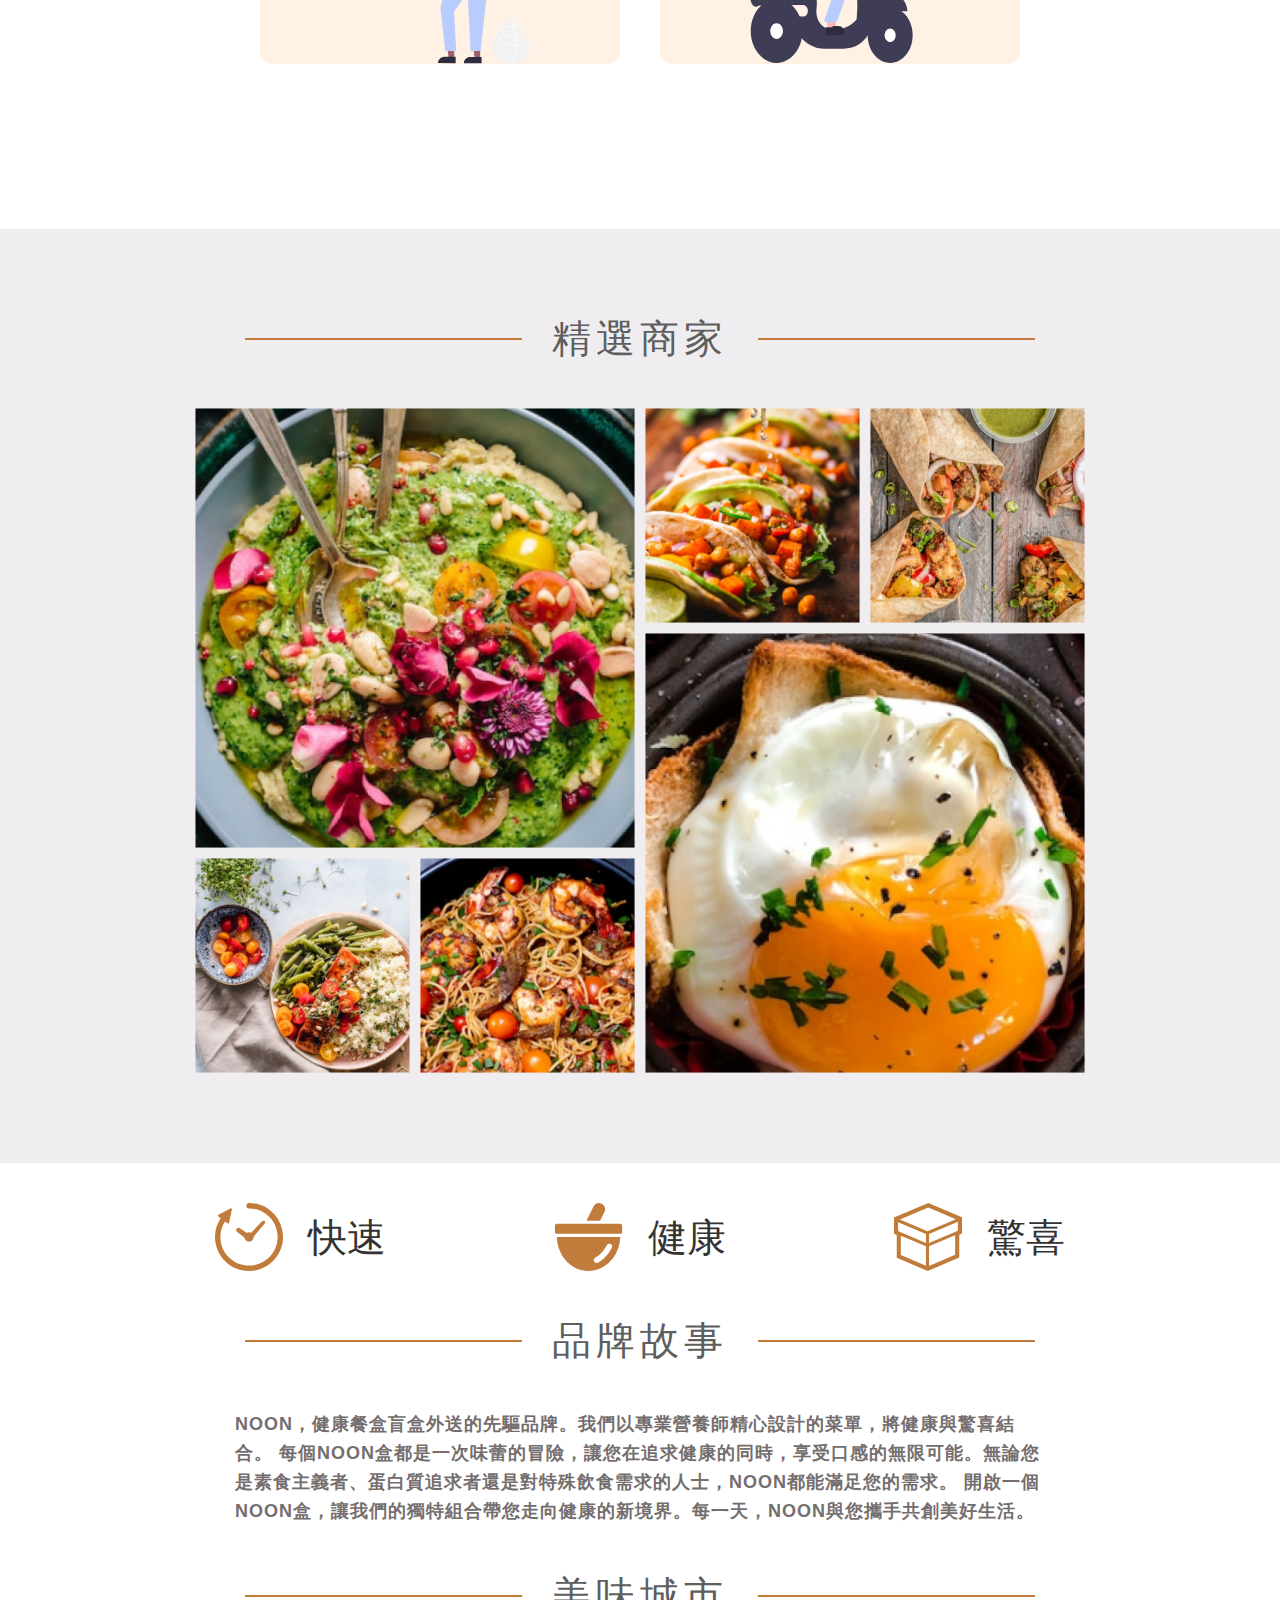
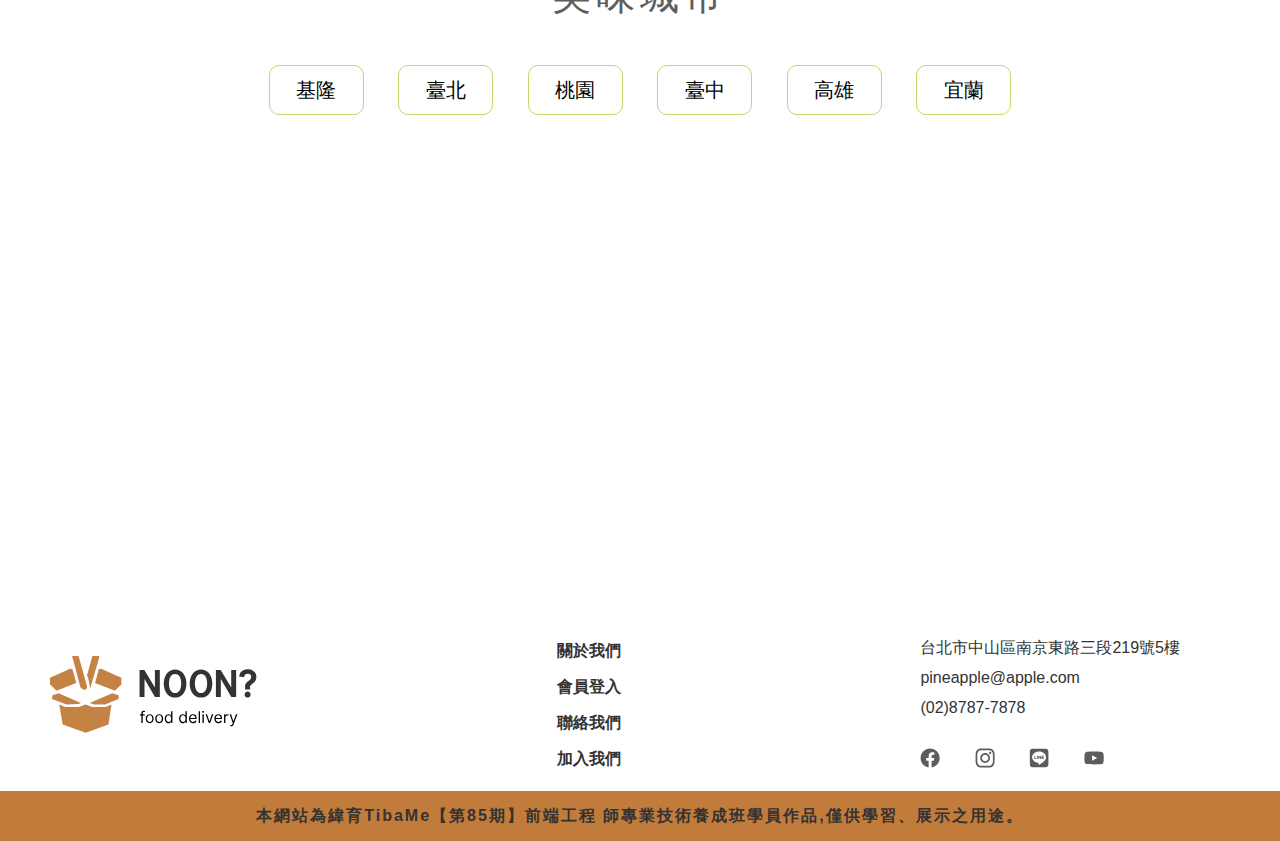
==== commit f4e31810: "0710 7page completed" ====
--- a/index.html
+++ b/index.html
@@ -39,9 +39,9 @@
       </div>
     </header>
 
-    <!-- TOP fixed -->
-    <div class="topFixed">
-      <img src="./pic/TOP.svg" alt="" />
+    <!-- progress -->
+    <div id="progress">
+      <span id="progress-value">&#129045;</span>
     </div>
 
     <!-- 中間大圖 -->
--- a/css/universal.css
+++ b/css/universal.css
@@ -203,13 +203,14 @@
   position: fixed;
   bottom: 20px;
   right: 10px;
-  width: 70px;
-  height: 70px;
+  width: 50px;
+  height: 50px;
   display: none;
   place-items: center;
   border-radius: 50%;
   box-shadow: 0 0 10px rgba(0, 0, 0, 0.2);
   cursor: pointer;
+  z-index: 5;
 }
 
 #progress-value {
